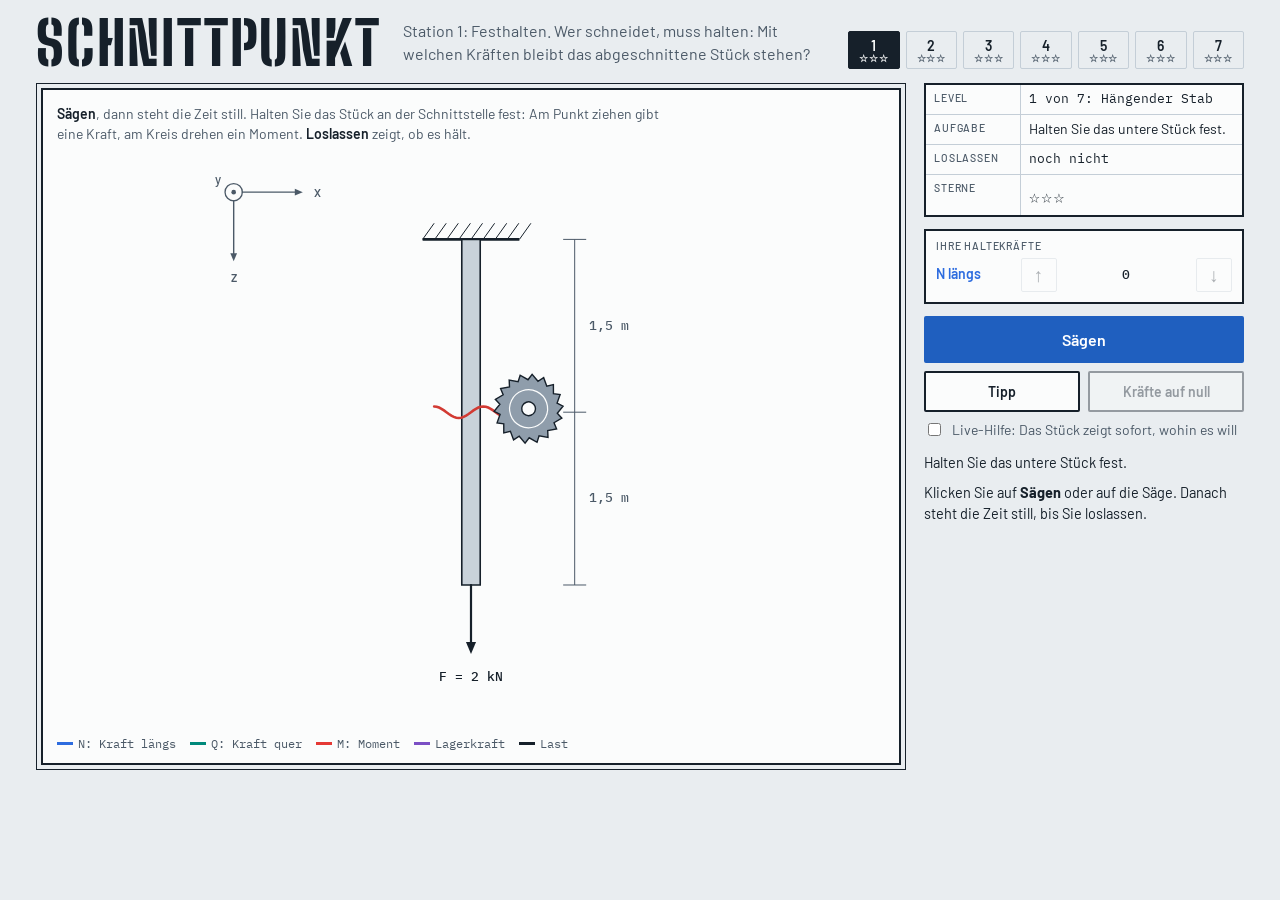
==== index.html @ 190d9278 "Schnittpunkt, Station 1 „Festhalten“: Träger durchsägen, das Stück mit N, Q und M halten, loslassen," ====
<!doctype html>
<html lang="de">
<head>
<meta charset="utf-8">
<meta name="viewport" content="width=device-width, initial-scale=1">
<title>Schnittpunkt: Festhalten</title>
<link rel="preconnect" href="https://fonts.googleapis.com">
<link rel="preconnect" href="https://fonts.gstatic.com" crossorigin>
<link rel="stylesheet" href="https://fonts.googleapis.com/css2?family=Barlow:wght@400;500;600;700&family=Big+Shoulders+Stencil:wght@800&family=IBM+Plex+Mono:wght@400;500&display=swap">
<style>
/* Zeichenblatt wie Knotenpunkt: hell = Zeichenpapier, dunkel = Blaupause. N, Q, M in den Farben der TM1-Seiten in OPAL */
:root {
  --paper: #e9edf0; --sheet: #fbfcfc; --ink: #16202a; --ink2: #4b5967; --rule: #c4ced7;
  --steel: #c9d2da; --steel2: #8f9dab; --accent: #1f5fbf; --on-accent: #ffffff; --ok: #17804a; --bad: #c42f3a;
  --cN: #2d6cdf; --cQ: #00897b; --cM: #e53935; --react: #7b4fc4; --cut: #d23a33; --stamp-blend: multiply;
  --f-display: "Big Shoulders Stencil", "Barlow", Impact, sans-serif;
  --f-body: "Barlow", "Helvetica Neue", Arial, sans-serif;
  --f-mono: "IBM Plex Mono", ui-monospace, Menlo, monospace;
}
@media (prefers-color-scheme: dark) {
  :root:not([data-theme="light"]) {
    --paper: #0a1d36; --sheet: #0f2748; --ink: #e6eef8; --ink2: #a3b8d2; --rule: #36557d;
    --steel: #4a6b94; --steel2: #88a6cb; --accent: #7cc0ff; --on-accent: #0a1d36; --ok: #57d492; --bad: #ff6f6f;
    --cN: #8ab4ff; --cQ: #4fd1c0; --cM: #ff7b72; --react: #c3a6ff; --cut: #ff6f6f; --stamp-blend: normal; color-scheme: dark;
  }
}
:root[data-theme="dark"] {
  --paper: #0a1d36; --sheet: #0f2748; --ink: #e6eef8; --ink2: #a3b8d2; --rule: #36557d;
  --steel: #4a6b94; --steel2: #88a6cb; --accent: #7cc0ff; --on-accent: #0a1d36; --ok: #57d492; --bad: #ff6f6f;
  --cN: #8ab4ff; --cQ: #4fd1c0; --cM: #ff7b72; --react: #c3a6ff; --cut: #ff6f6f; --stamp-blend: normal; color-scheme: dark;
}
* { box-sizing: border-box; }
body { margin: 0; background: var(--paper); color: var(--ink); font: 15px/1.45 var(--f-body); }
[hidden] { display: none !important; }
.app { max-width: 1240px; margin: 0 auto; padding: 18px 16px 32px; display: grid; gap: 14px; }
.top { display: flex; flex-wrap: wrap; align-items: flex-end; gap: 6px 22px; }
.brand { font: 800 clamp(40px, 6vw, 60px)/0.85 var(--f-display); letter-spacing: 0.03em; text-transform: uppercase; margin: 0; }
.claim { margin: 0 0 4px; color: var(--ink2); font-size: 16px; flex: 1 1 260px; text-wrap: balance; }
.levels { display: flex; flex-wrap: wrap; gap: 6px; }
.levels button { font: 600 14px/1.1 var(--f-body); color: var(--ink); background: transparent; border: 1.5px solid var(--rule);
  padding: 6px 10px 4px; border-radius: 2px; cursor: pointer; min-width: 46px; }
.levels button .st { display: block; font-size: 10px; letter-spacing: 0.08em; color: var(--ink2); }
.levels button[aria-pressed="true"] { border-color: var(--ink); background: var(--ink); color: var(--sheet); }
.levels button[aria-pressed="true"] .st { color: var(--sheet); }
.stage { display: grid; grid-template-columns: minmax(0, 1fr) 320px; gap: 18px; align-items: start; }
@media (max-width: 880px) { .stage { grid-template-columns: minmax(0, 1fr); } }
.sheet { background: var(--sheet); border: 2px solid var(--ink); outline: 1px solid var(--ink); outline-offset: 4px;
  margin: 5px; padding: 14px 14px 12px; min-width: 0; display: grid; gap: 8px; }
.howto { margin: 0; color: var(--ink2); font-size: 14px; max-width: 76ch; }
.howto b { color: var(--ink); font-weight: 600; }
.canvas-wrap { position: relative; min-width: 0; }
canvas { display: block; touch-action: none; }
canvas.cut { cursor: pointer; }
canvas.grab { cursor: grab; }
canvas.grabbing { cursor: grabbing; }
.stamp { position: absolute; top: 4%; right: 4%; pointer-events: none; font: 800 clamp(34px, 6vw, 64px)/1 var(--f-display);
  letter-spacing: 0.08em; padding: 4px 16px 2px; border: 5px solid currentColor; border-radius: 6px;
  transform: rotate(-8deg); opacity: 0.9; mix-blend-mode: var(--stamp-blend); }
.stamp.ok { color: var(--ok); }
.stamp.bad { color: var(--bad); }
.stamp.hit { animation: stamp 0.3s cubic-bezier(0.2, 0.9, 0.3, 1.25) both; }
@keyframes stamp { from { transform: rotate(-8deg) scale(2.3); opacity: 0; } to { transform: rotate(-8deg) scale(1); opacity: 0.9; } }
.badge { position: absolute; left: 50%; top: 6px; transform: translateX(-50%); pointer-events: none; display: flex; align-items: center; gap: 8px; white-space: nowrap;
  font: 600 12px var(--f-body); letter-spacing: 0.08em; text-transform: uppercase; color: var(--ink2);
  border: 1.5px solid var(--rule); background: var(--sheet); padding: 4px 9px; }
.badge i { width: 3px; height: 11px; background: currentColor; box-shadow: 5px 0 0 currentColor; margin-right: 5px; }
.badge.live i { width: 9px; height: 9px; border-radius: 50%; background: var(--ok); box-shadow: none; margin-right: 0; }
.legend { display: flex; flex-wrap: wrap; gap: 4px 14px; font: 12px/1.2 var(--f-mono); color: var(--ink2); margin: 0; padding: 0; list-style: none; }
.legend li { display: flex; align-items: center; gap: 5px; }
.legend i { display: block; width: 16px; height: 3px; }
.side { display: grid; gap: 12px; min-width: 0; }
.titleblock { width: 100%; border-collapse: collapse; background: var(--sheet); border: 2px solid var(--ink); font-size: 13px; }
.titleblock th { text-align: left; font: 500 10.5px var(--f-body); letter-spacing: 0.08em; text-transform: uppercase;
  color: var(--ink2); padding: 6px 8px; border: 1px solid var(--rule); width: 30%; vertical-align: top; }
.titleblock td { font-family: var(--f-mono); padding: 5px 8px; border: 1px solid var(--rule); font-variant-numeric: tabular-nums; }
.titleblock td.txt { font: 14px/1.35 var(--f-body); }
.titleblock td.big { font: 600 18px var(--f-mono); letter-spacing: 0.08em; }
.forces { display: grid; gap: 6px; background: var(--sheet); border: 2px solid var(--ink); padding: 8px 10px 10px; }
.forces h2 { margin: 0; font: 500 10.5px var(--f-body); letter-spacing: 0.08em; text-transform: uppercase; color: var(--ink2); }
.frow { display: grid; grid-template-columns: 5.3em 36px minmax(0, 1fr) 36px; align-items: center; gap: 5px; }
.frow .fk { font-weight: 600; font-size: 14px; }
.frow .fk.n { color: var(--cN); } .frow .fk.q { color: var(--cQ); } .frow .fk.m { color: var(--cM); }
.frow button { font: 600 19px/1 var(--f-body); height: 34px; border: 1.5px solid var(--rule); background: transparent;
  color: var(--ink); border-radius: 2px; cursor: pointer; }
.frow button:disabled { opacity: 0.35; cursor: default; }
.frow output { font: 500 13px var(--f-mono); text-align: center; font-variant-numeric: tabular-nums; white-space: nowrap; overflow: hidden; text-overflow: ellipsis; }
.actions { display: grid; grid-template-columns: 1fr 1fr; gap: 8px; }
.btn { font: 600 14px var(--f-body); padding: 10px 12px; border: 2px solid var(--ink); background: var(--sheet); color: var(--ink);
  border-radius: 2px; cursor: pointer; }
.btn.primary { grid-column: 1 / -1; background: var(--accent); border-color: var(--accent); color: var(--on-accent); font-size: 16px; padding: 12px; }
.btn:disabled { opacity: 0.4; cursor: not-allowed; }
.live { grid-column: 1 / -1; display: flex; gap: 8px; align-items: center; font-size: 14px; color: var(--ink2); cursor: pointer; }
.btn:focus-visible, .levels button:focus-visible, .frow button:focus-visible, .quiz button:focus-visible, input:focus-visible {
  outline: 3px solid var(--accent); outline-offset: 2px; }
.verdict { font-size: 14.5px; line-height: 1.5; display: grid; gap: 8px; }
.verdict p { margin: 0; }
.t-ok { color: var(--ok); font-weight: 700; }
.t-bad { color: var(--bad); font-weight: 600; }
.tip { border-left: 4px solid var(--accent); padding-left: 8px; }
.vals { font: 600 16px var(--f-mono); }
.quiz { margin: 0; padding-left: 20px; display: grid; gap: 10px; }
.quiz .qb { display: flex; align-items: center; gap: 6px; margin-top: 4px; }
.quiz button { font: 600 15px var(--f-body); padding: 5px 12px; min-width: 46px; border: 1.5px solid var(--ink); background: var(--sheet);
  color: var(--ink); border-radius: 2px; cursor: pointer; }
.quiz button.right { border-color: var(--ok); background: var(--ok); color: var(--sheet); }
.quiz button.wrong { border-color: var(--bad); background: var(--bad); color: var(--sheet); }
.quiz button:disabled { cursor: default; }
.quiz .qr { font-size: 13.5px; font-weight: 600; }
.starlist { list-style: none; margin: 0; padding: 0; display: grid; gap: 2px; font-size: 14px; }
.starlist li::before { content: "☆ "; color: var(--ink2); }
.starlist li.on::before { content: "★ "; color: var(--ok); }
@media (prefers-reduced-motion: reduce) { .stamp.hit { animation: none; } }
@media (max-width: 480px) { .sheet { padding: 10px 8px 8px; } }
</style>
</head>
<body>
<div class="app">
  <header class="top">
    <h1 class="brand">Schnittpunkt</h1>
    <p class="claim">Station 1: Festhalten. Wer schneidet, muss halten: Mit welchen Kräften bleibt das abgeschnittene Stück stehen?</p>
    <nav class="levels" id="levels" aria-label="Level wählen"></nav>
  </header>

  <main class="stage">
    <section class="sheet" aria-label="Zeichnung">
      <p class="howto"><b>Sägen</b>, dann steht die Zeit still. Halten Sie das Stück an der Schnittstelle fest: Am Punkt ziehen gibt eine Kraft,
        am Kreis drehen ein Moment. <b>Loslassen</b> zeigt, ob es hält.</p>
      <div class="canvas-wrap" id="wrap">
        <canvas id="cv" aria-label="Zeichnung des Trägers mit Schnitt, Lasten und Ihren Haltekräften"></canvas>
        <div class="stamp" id="stamp" hidden></div>
        <div class="badge" id="badge" hidden></div>
      </div>
      <ul class="legend" aria-label="Legende">
        <li><i style="background: var(--cN)"></i>N: Kraft längs</li>
        <li><i style="background: var(--cQ)"></i>Q: Kraft quer</li>
        <li><i style="background: var(--cM)"></i>M: Moment</li>
        <li><i style="background: var(--react)"></i>Lagerkraft</li>
        <li><i style="background: var(--ink)"></i>Last</li>
      </ul>
    </section>

    <aside class="side">
      <table class="titleblock" aria-label="Schriftfeld">
        <tbody>
          <tr><th>Level</th><td id="tb-name"></td></tr>
          <tr><th>Aufgabe</th><td class="txt" id="tb-task"></td></tr>
          <tr><th>Loslassen</th><td id="tb-tries"></td></tr>
          <tr><th>Sterne</th><td class="big" id="tb-stars"></td></tr>
        </tbody>
      </table>
      <div class="forces" id="forces" role="group" aria-label="Ihre Haltekräfte">
        <h2>Ihre Haltekräfte</h2>
        <div class="frow" id="row-N"><span class="fk n">N längs</span><button type="button" data-c="N" data-d="-1"></button><output id="v-N"></output><button type="button" data-c="N" data-d="1"></button></div>
        <div class="frow" id="row-Q"><span class="fk q">Q quer</span><button type="button" data-c="Q" data-d="-1"></button><output id="v-Q"></output><button type="button" data-c="Q" data-d="1"></button></div>
        <div class="frow" id="row-M"><span class="fk m">M Moment</span><button type="button" data-c="M" data-d="1" title="gegen den Uhrzeigersinn">↺</button><output id="v-M"></output><button type="button" data-c="M" data-d="-1" title="im Uhrzeigersinn">↻</button></div>
      </div>
      <div class="actions">
        <button type="button" class="btn primary" id="b-main">Sägen</button>
        <button type="button" class="btn" id="b-tip">Tipp</button>
        <button type="button" class="btn" id="b-zero">Kräfte auf null</button>
        <label class="live"><input type="checkbox" id="c-live"> Live-Hilfe: Das Stück zeigt sofort, wohin es will</label>
      </div>
      <div class="verdict" id="verdict" aria-live="polite"></div>
    </aside>
  </main>
</div>
<script src="src/mech.js"></script>
<script src="src/levels.js"></script>
<script src="src/game.js"></script>
</body>
</html>
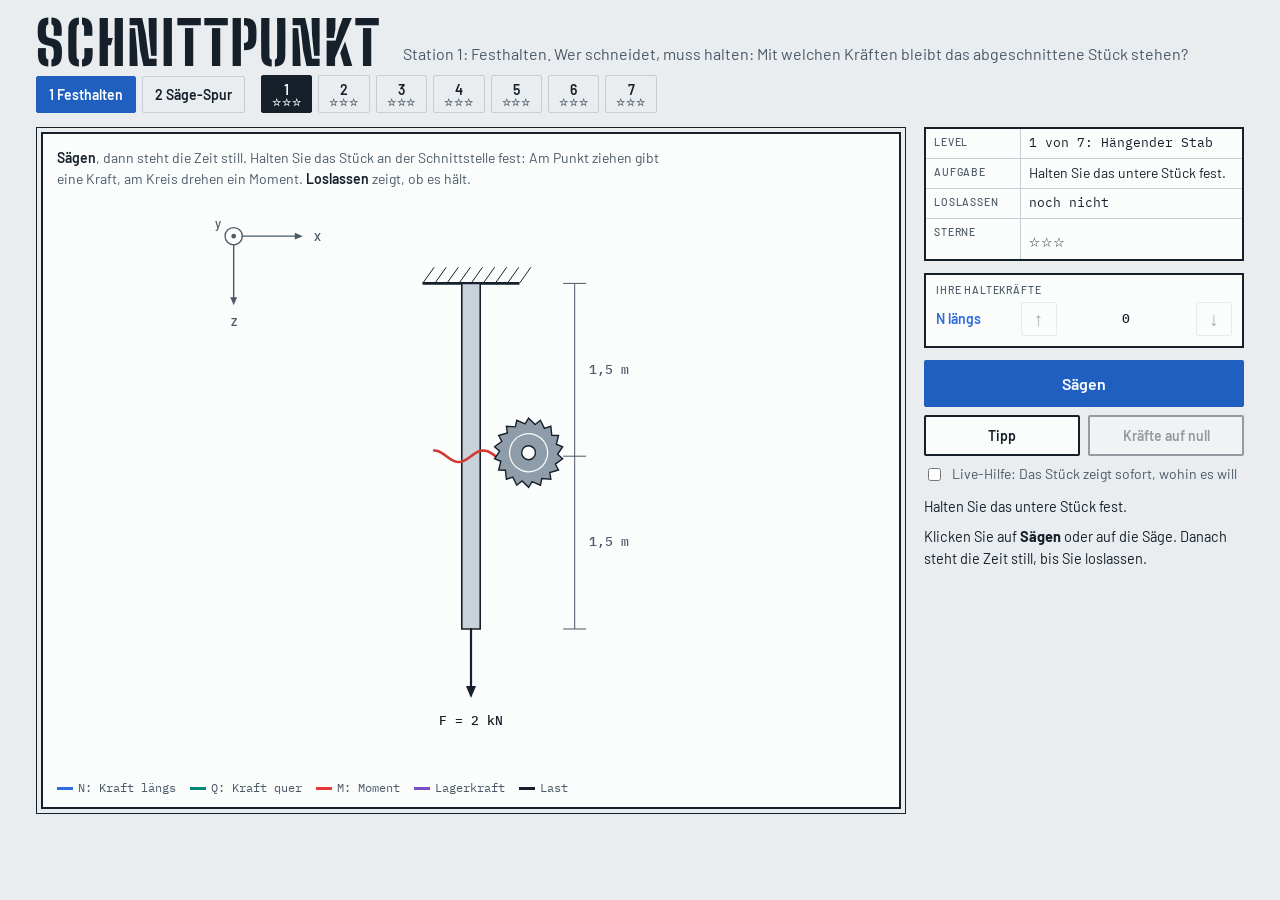
==== commit 20593910: "Station 2 „Säge-Spur“: aus vielen Schnitten wird der Querkraftverlauf Erst Halte: Q am linken Stück " ====
--- a/index.html
+++ b/index.html
@@ -7,118 +7,17 @@
 <link rel="preconnect" href="https://fonts.googleapis.com">
 <link rel="preconnect" href="https://fonts.gstatic.com" crossorigin>
 <link rel="stylesheet" href="https://fonts.googleapis.com/css2?family=Barlow:wght@400;500;600;700&family=Big+Shoulders+Stencil:wght@800&family=IBM+Plex+Mono:wght@400;500&display=swap">
-<style>
-/* Zeichenblatt wie Knotenpunkt: hell = Zeichenpapier, dunkel = Blaupause. N, Q, M in den Farben der TM1-Seiten in OPAL */
-:root {
-  --paper: #e9edf0; --sheet: #fbfcfc; --ink: #16202a; --ink2: #4b5967; --rule: #c4ced7;
-  --steel: #c9d2da; --steel2: #8f9dab; --accent: #1f5fbf; --on-accent: #ffffff; --ok: #17804a; --bad: #c42f3a;
-  --cN: #2d6cdf; --cQ: #00897b; --cM: #e53935; --react: #7b4fc4; --cut: #d23a33; --stamp-blend: multiply;
-  --f-display: "Big Shoulders Stencil", "Barlow", Impact, sans-serif;
-  --f-body: "Barlow", "Helvetica Neue", Arial, sans-serif;
-  --f-mono: "IBM Plex Mono", ui-monospace, Menlo, monospace;
-}
-@media (prefers-color-scheme: dark) {
-  :root:not([data-theme="light"]) {
-    --paper: #0a1d36; --sheet: #0f2748; --ink: #e6eef8; --ink2: #a3b8d2; --rule: #36557d;
-    --steel: #4a6b94; --steel2: #88a6cb; --accent: #7cc0ff; --on-accent: #0a1d36; --ok: #57d492; --bad: #ff6f6f;
-    --cN: #8ab4ff; --cQ: #4fd1c0; --cM: #ff7b72; --react: #c3a6ff; --cut: #ff6f6f; --stamp-blend: normal; color-scheme: dark;
-  }
-}
-:root[data-theme="dark"] {
-  --paper: #0a1d36; --sheet: #0f2748; --ink: #e6eef8; --ink2: #a3b8d2; --rule: #36557d;
-  --steel: #4a6b94; --steel2: #88a6cb; --accent: #7cc0ff; --on-accent: #0a1d36; --ok: #57d492; --bad: #ff6f6f;
-  --cN: #8ab4ff; --cQ: #4fd1c0; --cM: #ff7b72; --react: #c3a6ff; --cut: #ff6f6f; --stamp-blend: normal; color-scheme: dark;
-}
-* { box-sizing: border-box; }
-body { margin: 0; background: var(--paper); color: var(--ink); font: 15px/1.45 var(--f-body); }
-[hidden] { display: none !important; }
-.app { max-width: 1240px; margin: 0 auto; padding: 18px 16px 32px; display: grid; gap: 14px; }
-.top { display: flex; flex-wrap: wrap; align-items: flex-end; gap: 6px 22px; }
-.brand { font: 800 clamp(40px, 6vw, 60px)/0.85 var(--f-display); letter-spacing: 0.03em; text-transform: uppercase; margin: 0; }
-.claim { margin: 0 0 4px; color: var(--ink2); font-size: 16px; flex: 1 1 260px; text-wrap: balance; }
-.levels { display: flex; flex-wrap: wrap; gap: 6px; }
-.levels button { font: 600 14px/1.1 var(--f-body); color: var(--ink); background: transparent; border: 1.5px solid var(--rule);
-  padding: 6px 10px 4px; border-radius: 2px; cursor: pointer; min-width: 46px; }
-.levels button .st { display: block; font-size: 10px; letter-spacing: 0.08em; color: var(--ink2); }
-.levels button[aria-pressed="true"] { border-color: var(--ink); background: var(--ink); color: var(--sheet); }
-.levels button[aria-pressed="true"] .st { color: var(--sheet); }
-.stage { display: grid; grid-template-columns: minmax(0, 1fr) 320px; gap: 18px; align-items: start; }
-@media (max-width: 880px) { .stage { grid-template-columns: minmax(0, 1fr); } }
-.sheet { background: var(--sheet); border: 2px solid var(--ink); outline: 1px solid var(--ink); outline-offset: 4px;
-  margin: 5px; padding: 14px 14px 12px; min-width: 0; display: grid; gap: 8px; }
-.howto { margin: 0; color: var(--ink2); font-size: 14px; max-width: 76ch; }
-.howto b { color: var(--ink); font-weight: 600; }
-.canvas-wrap { position: relative; min-width: 0; }
-canvas { display: block; touch-action: none; }
-canvas.cut { cursor: pointer; }
-canvas.grab { cursor: grab; }
-canvas.grabbing { cursor: grabbing; }
-.stamp { position: absolute; top: 4%; right: 4%; pointer-events: none; font: 800 clamp(34px, 6vw, 64px)/1 var(--f-display);
-  letter-spacing: 0.08em; padding: 4px 16px 2px; border: 5px solid currentColor; border-radius: 6px;
-  transform: rotate(-8deg); opacity: 0.9; mix-blend-mode: var(--stamp-blend); }
-.stamp.ok { color: var(--ok); }
-.stamp.bad { color: var(--bad); }
-.stamp.hit { animation: stamp 0.3s cubic-bezier(0.2, 0.9, 0.3, 1.25) both; }
-@keyframes stamp { from { transform: rotate(-8deg) scale(2.3); opacity: 0; } to { transform: rotate(-8deg) scale(1); opacity: 0.9; } }
-.badge { position: absolute; left: 50%; top: 6px; transform: translateX(-50%); pointer-events: none; display: flex; align-items: center; gap: 8px; white-space: nowrap;
-  font: 600 12px var(--f-body); letter-spacing: 0.08em; text-transform: uppercase; color: var(--ink2);
-  border: 1.5px solid var(--rule); background: var(--sheet); padding: 4px 9px; }
-.badge i { width: 3px; height: 11px; background: currentColor; box-shadow: 5px 0 0 currentColor; margin-right: 5px; }
-.badge.live i { width: 9px; height: 9px; border-radius: 50%; background: var(--ok); box-shadow: none; margin-right: 0; }
-.legend { display: flex; flex-wrap: wrap; gap: 4px 14px; font: 12px/1.2 var(--f-mono); color: var(--ink2); margin: 0; padding: 0; list-style: none; }
-.legend li { display: flex; align-items: center; gap: 5px; }
-.legend i { display: block; width: 16px; height: 3px; }
-.side { display: grid; gap: 12px; min-width: 0; }
-.titleblock { width: 100%; border-collapse: collapse; background: var(--sheet); border: 2px solid var(--ink); font-size: 13px; }
-.titleblock th { text-align: left; font: 500 10.5px var(--f-body); letter-spacing: 0.08em; text-transform: uppercase;
-  color: var(--ink2); padding: 6px 8px; border: 1px solid var(--rule); width: 30%; vertical-align: top; }
-.titleblock td { font-family: var(--f-mono); padding: 5px 8px; border: 1px solid var(--rule); font-variant-numeric: tabular-nums; }
-.titleblock td.txt { font: 14px/1.35 var(--f-body); }
-.titleblock td.big { font: 600 18px var(--f-mono); letter-spacing: 0.08em; }
-.forces { display: grid; gap: 6px; background: var(--sheet); border: 2px solid var(--ink); padding: 8px 10px 10px; }
-.forces h2 { margin: 0; font: 500 10.5px var(--f-body); letter-spacing: 0.08em; text-transform: uppercase; color: var(--ink2); }
-.frow { display: grid; grid-template-columns: 5.3em 36px minmax(0, 1fr) 36px; align-items: center; gap: 5px; }
-.frow .fk { font-weight: 600; font-size: 14px; }
-.frow .fk.n { color: var(--cN); } .frow .fk.q { color: var(--cQ); } .frow .fk.m { color: var(--cM); }
-.frow button { font: 600 19px/1 var(--f-body); height: 34px; border: 1.5px solid var(--rule); background: transparent;
-  color: var(--ink); border-radius: 2px; cursor: pointer; }
-.frow button:disabled { opacity: 0.35; cursor: default; }
-.frow output { font: 500 13px var(--f-mono); text-align: center; font-variant-numeric: tabular-nums; white-space: nowrap; overflow: hidden; text-overflow: ellipsis; }
-.actions { display: grid; grid-template-columns: 1fr 1fr; gap: 8px; }
-.btn { font: 600 14px var(--f-body); padding: 10px 12px; border: 2px solid var(--ink); background: var(--sheet); color: var(--ink);
-  border-radius: 2px; cursor: pointer; }
-.btn.primary { grid-column: 1 / -1; background: var(--accent); border-color: var(--accent); color: var(--on-accent); font-size: 16px; padding: 12px; }
-.btn:disabled { opacity: 0.4; cursor: not-allowed; }
-.live { grid-column: 1 / -1; display: flex; gap: 8px; align-items: center; font-size: 14px; color: var(--ink2); cursor: pointer; }
-.btn:focus-visible, .levels button:focus-visible, .frow button:focus-visible, .quiz button:focus-visible, input:focus-visible {
-  outline: 3px solid var(--accent); outline-offset: 2px; }
-.verdict { font-size: 14.5px; line-height: 1.5; display: grid; gap: 8px; }
-.verdict p { margin: 0; }
-.t-ok { color: var(--ok); font-weight: 700; }
-.t-bad { color: var(--bad); font-weight: 600; }
-.tip { border-left: 4px solid var(--accent); padding-left: 8px; }
-.vals { font: 600 16px var(--f-mono); }
-.quiz { margin: 0; padding-left: 20px; display: grid; gap: 10px; }
-.quiz .qb { display: flex; align-items: center; gap: 6px; margin-top: 4px; }
-.quiz button { font: 600 15px var(--f-body); padding: 5px 12px; min-width: 46px; border: 1.5px solid var(--ink); background: var(--sheet);
-  color: var(--ink); border-radius: 2px; cursor: pointer; }
-.quiz button.right { border-color: var(--ok); background: var(--ok); color: var(--sheet); }
-.quiz button.wrong { border-color: var(--bad); background: var(--bad); color: var(--sheet); }
-.quiz button:disabled { cursor: default; }
-.quiz .qr { font-size: 13.5px; font-weight: 600; }
-.starlist { list-style: none; margin: 0; padding: 0; display: grid; gap: 2px; font-size: 14px; }
-.starlist li::before { content: "☆ "; color: var(--ink2); }
-.starlist li.on::before { content: "★ "; color: var(--ok); }
-@media (prefers-reduced-motion: reduce) { .stamp.hit { animation: none; } }
-@media (max-width: 480px) { .sheet { padding: 10px 8px 8px; } }
-</style>
+<link rel="stylesheet" href="style.css">
 </head>
 <body>
 <div class="app">
   <header class="top">
     <h1 class="brand">Schnittpunkt</h1>
     <p class="claim">Station 1: Festhalten. Wer schneidet, muss halten: Mit welchen Kräften bleibt das abgeschnittene Stück stehen?</p>
-    <nav class="levels" id="levels" aria-label="Level wählen"></nav>
+    <div class="nav">
+      <nav class="stations" aria-label="Station wählen"><a href="index.html" aria-current="page">1 Festhalten</a><a href="spur.html">2 Säge-Spur</a></nav>
+      <nav class="levels" id="levels" aria-label="Level wählen"></nav>
+    </div>
   </header>
 
   <main class="stage">
@@ -165,6 +64,7 @@
   </main>
 </div>
 <script src="src/mech.js"></script>
+<script src="src/draw.js"></script>
 <script src="src/levels.js"></script>
 <script src="src/game.js"></script>
 </body>
--- a/style.css
+++ b/style.css
@@ -0,0 +1,110 @@
+/* Zeichenblatt wie Knotenpunkt: hell = Zeichenpapier, dunkel = Blaupause. N, Q, M in den Farben der TM1-Seiten in OPAL */
+:root {
+  --paper: #e9edf0; --sheet: #fbfcfc; --ink: #16202a; --ink2: #4b5967; --rule: #c4ced7;
+  --steel: #c9d2da; --steel2: #8f9dab; --accent: #1f5fbf; --on-accent: #ffffff; --ok: #17804a; --bad: #c42f3a;
+  --cN: #2d6cdf; --cQ: #00897b; --cM: #e53935; --react: #7b4fc4; --cut: #d23a33; --stamp-blend: multiply;
+  --f-display: "Big Shoulders Stencil", "Barlow", Impact, sans-serif;
+  --f-body: "Barlow", "Helvetica Neue", Arial, sans-serif;
+  --f-mono: "IBM Plex Mono", ui-monospace, Menlo, monospace;
+}
+@media (prefers-color-scheme: dark) {
+  :root:not([data-theme="light"]) {
+    --paper: #0a1d36; --sheet: #0f2748; --ink: #e6eef8; --ink2: #a3b8d2; --rule: #36557d;
+    --steel: #4a6b94; --steel2: #88a6cb; --accent: #7cc0ff; --on-accent: #0a1d36; --ok: #57d492; --bad: #ff6f6f;
+    --cN: #8ab4ff; --cQ: #4fd1c0; --cM: #ff7b72; --react: #c3a6ff; --cut: #ff6f6f; --stamp-blend: normal; color-scheme: dark;
+  }
+}
+:root[data-theme="dark"] {
+  --paper: #0a1d36; --sheet: #0f2748; --ink: #e6eef8; --ink2: #a3b8d2; --rule: #36557d;
+  --steel: #4a6b94; --steel2: #88a6cb; --accent: #7cc0ff; --on-accent: #0a1d36; --ok: #57d492; --bad: #ff6f6f;
+  --cN: #8ab4ff; --cQ: #4fd1c0; --cM: #ff7b72; --react: #c3a6ff; --cut: #ff6f6f; --stamp-blend: normal; color-scheme: dark;
+}
+* { box-sizing: border-box; }
+body { margin: 0; background: var(--paper); color: var(--ink); font: 15px/1.45 var(--f-body); }
+[hidden] { display: none !important; }
+.app { max-width: 1240px; margin: 0 auto; padding: 18px 16px 32px; display: grid; gap: 14px; }
+.top { display: flex; flex-wrap: wrap; align-items: flex-end; gap: 6px 22px; }
+.brand { font: 800 clamp(40px, 6vw, 60px)/0.85 var(--f-display); letter-spacing: 0.03em; text-transform: uppercase; margin: 0; }
+.claim { margin: 0 0 4px; color: var(--ink2); font-size: 16px; flex: 1 1 260px; text-wrap: balance; }
+.levels { display: flex; flex-wrap: wrap; gap: 6px; }
+.levels button { font: 600 14px/1.1 var(--f-body); color: var(--ink); background: transparent; border: 1.5px solid var(--rule);
+  padding: 6px 10px 4px; border-radius: 2px; cursor: pointer; min-width: 46px; }
+.levels button .st { display: block; font-size: 10px; letter-spacing: 0.08em; color: var(--ink2); }
+.levels button[aria-pressed="true"] { border-color: var(--ink); background: var(--ink); color: var(--sheet); }
+.levels button[aria-pressed="true"] .st { color: var(--sheet); }
+.stage { display: grid; grid-template-columns: minmax(0, 1fr) 320px; gap: 18px; align-items: start; }
+@media (max-width: 880px) { .stage { grid-template-columns: minmax(0, 1fr); } }
+.sheet { background: var(--sheet); border: 2px solid var(--ink); outline: 1px solid var(--ink); outline-offset: 4px;
+  margin: 5px; padding: 14px 14px 12px; min-width: 0; display: grid; gap: 8px; }
+.howto { margin: 0; color: var(--ink2); font-size: 14px; max-width: 76ch; }
+.howto b { color: var(--ink); font-weight: 600; }
+.canvas-wrap { position: relative; min-width: 0; }
+canvas { display: block; touch-action: none; }
+canvas.cut { cursor: pointer; }
+canvas.grab { cursor: grab; }
+canvas.grabbing { cursor: grabbing; }
+.stamp { position: absolute; top: 4%; right: 4%; pointer-events: none; font: 800 clamp(34px, 6vw, 64px)/1 var(--f-display);
+  letter-spacing: 0.08em; padding: 4px 16px 2px; border: 5px solid currentColor; border-radius: 6px;
+  transform: rotate(-8deg); opacity: 0.9; mix-blend-mode: var(--stamp-blend); }
+.stamp.ok { color: var(--ok); }
+.stamp.bad { color: var(--bad); }
+.stamp.hit { animation: stamp 0.3s cubic-bezier(0.2, 0.9, 0.3, 1.25) both; }
+@keyframes stamp { from { transform: rotate(-8deg) scale(2.3); opacity: 0; } to { transform: rotate(-8deg) scale(1); opacity: 0.9; } }
+.badge { position: absolute; left: 50%; top: 6px; transform: translateX(-50%); pointer-events: none; display: flex; align-items: center; gap: 8px; white-space: nowrap;
+  font: 600 12px var(--f-body); letter-spacing: 0.08em; text-transform: uppercase; color: var(--ink2);
+  border: 1.5px solid var(--rule); background: var(--sheet); padding: 4px 9px; }
+.badge i { width: 3px; height: 11px; background: currentColor; box-shadow: 5px 0 0 currentColor; margin-right: 5px; }
+.badge.live i { width: 9px; height: 9px; border-radius: 50%; background: var(--ok); box-shadow: none; margin-right: 0; }
+.legend { display: flex; flex-wrap: wrap; gap: 4px 14px; font: 12px/1.2 var(--f-mono); color: var(--ink2); margin: 0; padding: 0; list-style: none; }
+.legend li { display: flex; align-items: center; gap: 5px; }
+.legend i { display: block; width: 16px; height: 3px; }
+.side { display: grid; gap: 12px; min-width: 0; }
+.titleblock { width: 100%; border-collapse: collapse; background: var(--sheet); border: 2px solid var(--ink); font-size: 13px; }
+.titleblock th { text-align: left; font: 500 10.5px var(--f-body); letter-spacing: 0.08em; text-transform: uppercase;
+  color: var(--ink2); padding: 6px 8px; border: 1px solid var(--rule); width: 30%; vertical-align: top; }
+.titleblock td { font-family: var(--f-mono); padding: 5px 8px; border: 1px solid var(--rule); font-variant-numeric: tabular-nums; }
+.titleblock td.txt { font: 14px/1.35 var(--f-body); }
+.titleblock td.big { font: 600 18px var(--f-mono); letter-spacing: 0.08em; }
+.forces { display: grid; gap: 6px; background: var(--sheet); border: 2px solid var(--ink); padding: 8px 10px 10px; }
+.forces h2 { margin: 0; font: 500 10.5px var(--f-body); letter-spacing: 0.08em; text-transform: uppercase; color: var(--ink2); }
+.frow { display: grid; grid-template-columns: 5.3em 36px minmax(0, 1fr) 36px; align-items: center; gap: 5px; }
+.frow .fk { font-weight: 600; font-size: 14px; }
+.frow .fk.n { color: var(--cN); } .frow .fk.q { color: var(--cQ); } .frow .fk.m { color: var(--cM); }
+.frow button { font: 600 19px/1 var(--f-body); height: 34px; border: 1.5px solid var(--rule); background: transparent;
+  color: var(--ink); border-radius: 2px; cursor: pointer; }
+.frow button:disabled { opacity: 0.35; cursor: default; }
+.frow output { font: 500 13px var(--f-mono); text-align: center; font-variant-numeric: tabular-nums; white-space: nowrap; overflow: hidden; text-overflow: ellipsis; }
+.actions { display: grid; grid-template-columns: 1fr 1fr; gap: 8px; }
+.btn { font: 600 14px var(--f-body); padding: 10px 12px; border: 2px solid var(--ink); background: var(--sheet); color: var(--ink);
+  border-radius: 2px; cursor: pointer; }
+.btn.primary { grid-column: 1 / -1; background: var(--accent); border-color: var(--accent); color: var(--on-accent); font-size: 16px; padding: 12px; }
+.btn:disabled { opacity: 0.4; cursor: not-allowed; }
+.live { grid-column: 1 / -1; display: flex; gap: 8px; align-items: center; font-size: 14px; color: var(--ink2); cursor: pointer; }
+.btn:focus-visible, .levels button:focus-visible, .frow button:focus-visible, .quiz button:focus-visible, input:focus-visible {
+  outline: 3px solid var(--accent); outline-offset: 2px; }
+.verdict { font-size: 14.5px; line-height: 1.5; display: grid; gap: 8px; }
+.verdict p { margin: 0; }
+.t-ok { color: var(--ok); font-weight: 700; }
+.t-bad { color: var(--bad); font-weight: 600; }
+.tip { border-left: 4px solid var(--accent); padding-left: 8px; }
+.vals { font: 600 16px var(--f-mono); }
+.quiz { margin: 0; padding-left: 20px; display: grid; gap: 10px; }
+.quiz .qb { display: flex; align-items: center; gap: 6px; margin-top: 4px; }
+.quiz button { font: 600 15px var(--f-body); padding: 5px 12px; min-width: 46px; border: 1.5px solid var(--ink); background: var(--sheet);
+  color: var(--ink); border-radius: 2px; cursor: pointer; }
+.quiz button.right { border-color: var(--ok); background: var(--ok); color: var(--sheet); }
+.quiz button.wrong { border-color: var(--bad); background: var(--bad); color: var(--sheet); }
+.quiz button:disabled { cursor: default; }
+.quiz .qr { font-size: 13.5px; font-weight: 600; }
+.starlist { list-style: none; margin: 0; padding: 0; display: grid; gap: 2px; font-size: 14px; }
+.starlist li::before { content: "☆ "; color: var(--ink2); }
+.starlist li.on::before { content: "★ "; color: var(--ok); }
+@media (prefers-reduced-motion: reduce) { .stamp.hit { animation: none; } }
+@media (max-width: 480px) { .sheet { padding: 10px 8px 8px; } }
+/* Stationen: Seiten der App, die aktuelle in Akzentfarbe (das gewählte Level ist dunkel) */
+.nav { display: flex; flex-wrap: wrap; align-items: center; gap: 6px 16px; }
+.stations { display: flex; flex-wrap: wrap; gap: 6px; }
+.stations a { font: 600 14px/1.1 var(--f-body); color: var(--ink); text-decoration: none; border: 1.5px solid var(--rule); padding: 10px 12px; border-radius: 2px; }
+.stations a[aria-current="page"] { border-color: var(--accent); background: var(--accent); color: var(--on-accent); }
+.stations a:focus-visible { outline: 3px solid var(--accent); outline-offset: 2px; }
+canvas.pen { cursor: crosshair; }
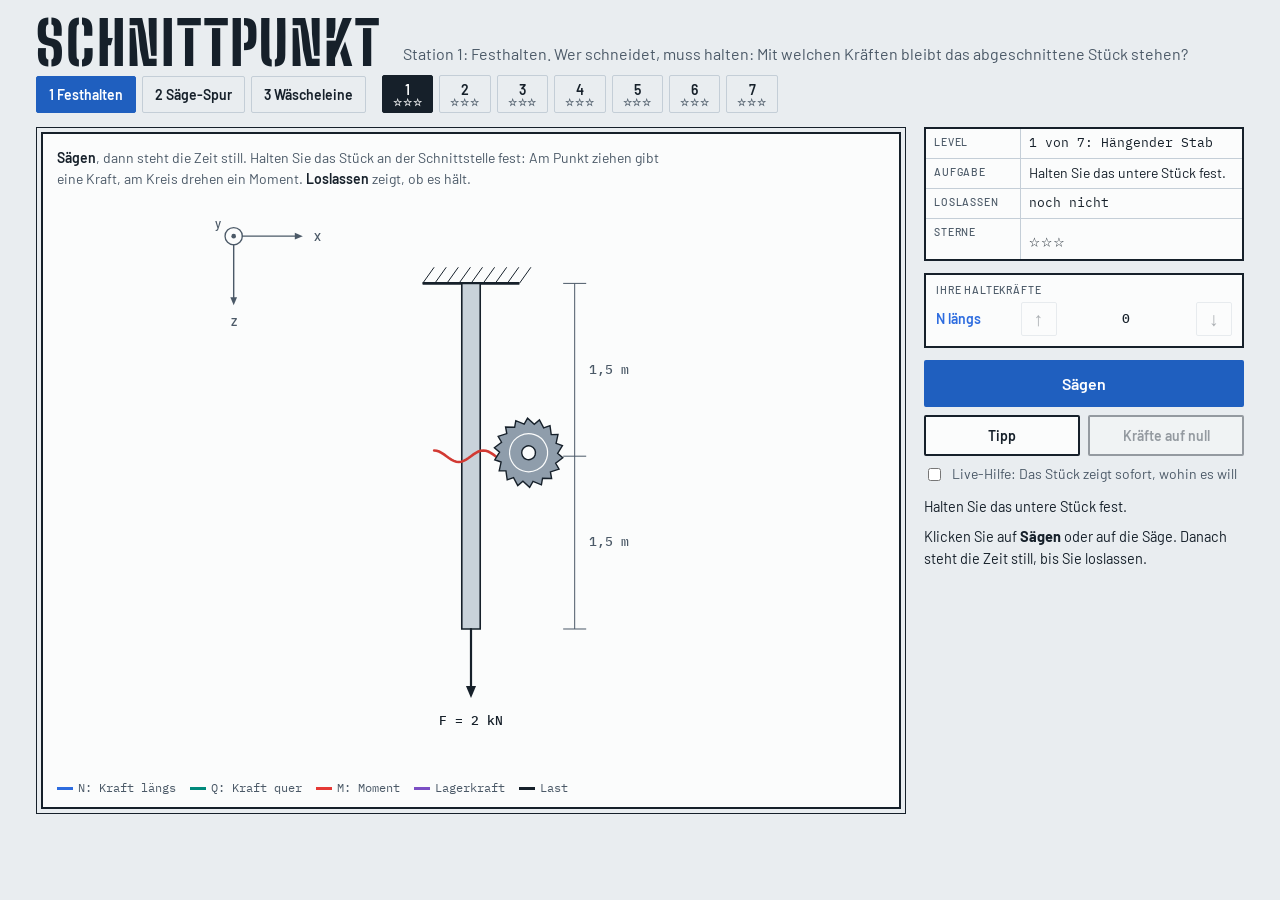
==== commit 83ba9b4c: "Station 3 „Wäscheleine“: Die Leine mit denselben Lasten hängt wie die Momentenlinie Gewichte und Sch" ====
--- a/index.html
+++ b/index.html
@@ -15,7 +15,7 @@
     <h1 class="brand">Schnittpunkt</h1>
     <p class="claim">Station 1: Festhalten. Wer schneidet, muss halten: Mit welchen Kräften bleibt das abgeschnittene Stück stehen?</p>
     <div class="nav">
-      <nav class="stations" aria-label="Station wählen"><a href="index.html" aria-current="page">1 Festhalten</a><a href="spur.html">2 Säge-Spur</a></nav>
+      <nav class="stations" aria-label="Station wählen"><a href="index.html" aria-current="page">1 Festhalten</a><a href="spur.html">2 Säge-Spur</a><a href="leine.html">3 Wäscheleine</a></nav>
       <nav class="levels" id="levels" aria-label="Level wählen"></nav>
     </div>
   </header>
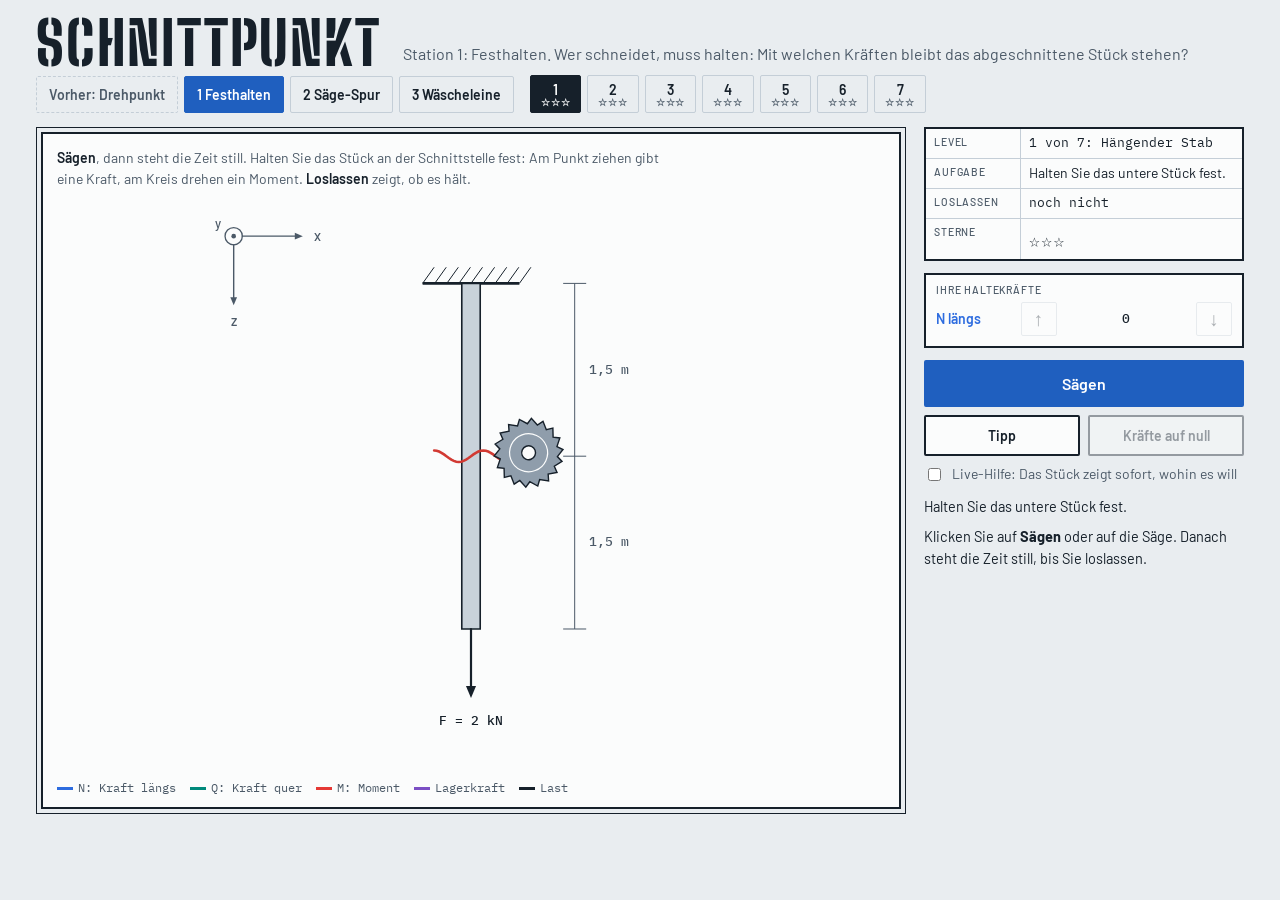
==== commit cc67e30d: "Link auf Drehpunkt als Vorstufe in allen Stationen Vor „1 Festhalten“ steht „Vorher: Drehpunkt“ (ges" ====
--- a/index.html
+++ b/index.html
@@ -15,7 +15,7 @@
     <h1 class="brand">Schnittpunkt</h1>
     <p class="claim">Station 1: Festhalten. Wer schneidet, muss halten: Mit welchen Kräften bleibt das abgeschnittene Stück stehen?</p>
     <div class="nav">
-      <nav class="stations" aria-label="Station wählen"><a href="index.html" aria-current="page">1 Festhalten</a><a href="spur.html">2 Säge-Spur</a><a href="leine.html">3 Wäscheleine</a></nav>
+      <nav class="stations" aria-label="Station wählen"><a class="pre" href="https://fkaule.github.io/Drehpunkt/" title="Vorher: Kräfte, Momente und Lager freischneiden und halten">Vorher: Drehpunkt</a><a href="index.html" aria-current="page">1 Festhalten</a><a href="spur.html">2 Säge-Spur</a><a href="leine.html">3 Wäscheleine</a></nav>
       <nav class="levels" id="levels" aria-label="Level wählen"></nav>
     </div>
   </header>
--- a/style.css
+++ b/style.css
@@ -107,4 +107,6 @@
 .stations a { font: 600 14px/1.1 var(--f-body); color: var(--ink); text-decoration: none; border: 1.5px solid var(--rule); padding: 10px 12px; border-radius: 2px; }
 .stations a[aria-current="page"] { border-color: var(--accent); background: var(--accent); color: var(--on-accent); }
 .stations a:focus-visible { outline: 3px solid var(--accent); outline-offset: 2px; }
+/* Vorstufe in einem eigenen Spiel: gestrichelt, damit sie nicht wie eine Station aussieht */
+.stations a.pre { border-style: dashed; color: var(--ink2); }
 canvas.pen { cursor: crosshair; }
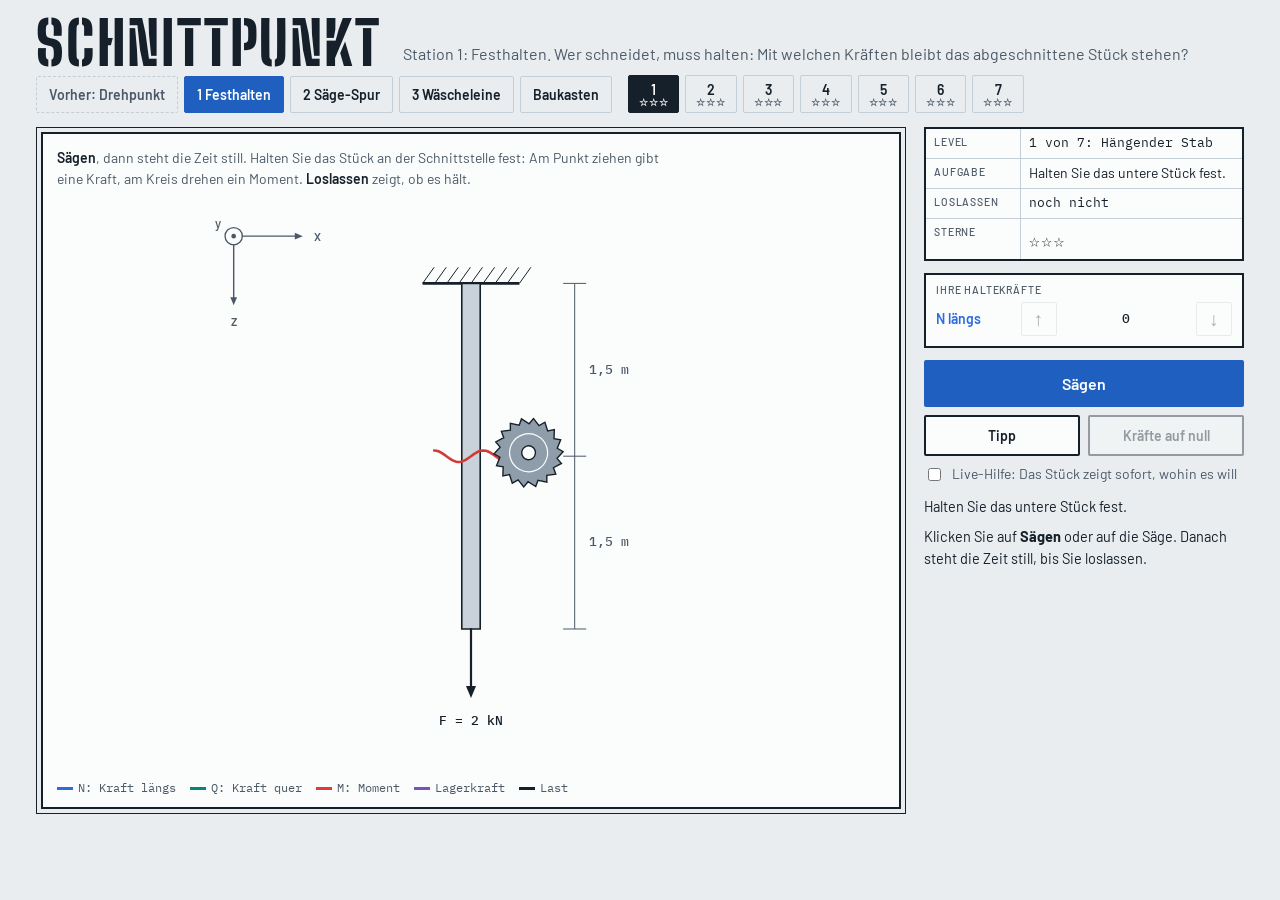
==== commit f1405093: "Baukasten: eigenen Träger bauen, dann Q oder M vorhersagen (TM-20) - bauen.html: Fest- und Loslager " ====
--- a/index.html
+++ b/index.html
@@ -15,7 +15,7 @@
     <h1 class="brand">Schnittpunkt</h1>
     <p class="claim">Station 1: Festhalten. Wer schneidet, muss halten: Mit welchen Kräften bleibt das abgeschnittene Stück stehen?</p>
     <div class="nav">
-      <nav class="stations" aria-label="Station wählen"><a class="pre" href="https://fkaule.github.io/Drehpunkt/" title="Vorher: Kräfte, Momente und Lager freischneiden und halten">Vorher: Drehpunkt</a><a href="index.html" aria-current="page">1 Festhalten</a><a href="spur.html">2 Säge-Spur</a><a href="leine.html">3 Wäscheleine</a></nav>
+      <nav class="stations" aria-label="Station wählen"><a class="pre" href="https://fkaule.github.io/Drehpunkt/" title="Vorher: Kräfte, Momente und Lager freischneiden und halten">Vorher: Drehpunkt</a><a href="index.html" aria-current="page">1 Festhalten</a><a href="spur.html">2 Säge-Spur</a><a href="leine.html">3 Wäscheleine</a><a href="bauen.html">Baukasten</a></nav>
       <nav class="levels" id="levels" aria-label="Level wählen"></nav>
     </div>
   </header>
--- a/style.css
+++ b/style.css
@@ -110,3 +110,9 @@
 /* Vorstufe in einem eigenen Spiel: gestrichelt, damit sie nicht wie eine Station aussieht */
 .stations a.pre { border-style: dashed; color: var(--ink2); }
 canvas.pen { cursor: crosshair; }
+/* Baukasten: Werkzeuge wie die Levelknöpfe, das gewählte dunkel */
+.tools { display: grid; grid-template-columns: repeat(3, minmax(0, 1fr)); gap: 6px; }
+.tools button { font: 600 13.5px/1.15 var(--f-body); color: var(--ink); background: transparent; border: 1.5px solid var(--rule);
+  padding: 9px 4px 7px; border-radius: 2px; cursor: pointer; }
+.tools button[aria-pressed="true"] { border-color: var(--ink); background: var(--ink); color: var(--sheet); }
+.tools button:focus-visible { outline: 3px solid var(--accent); outline-offset: 2px; }
